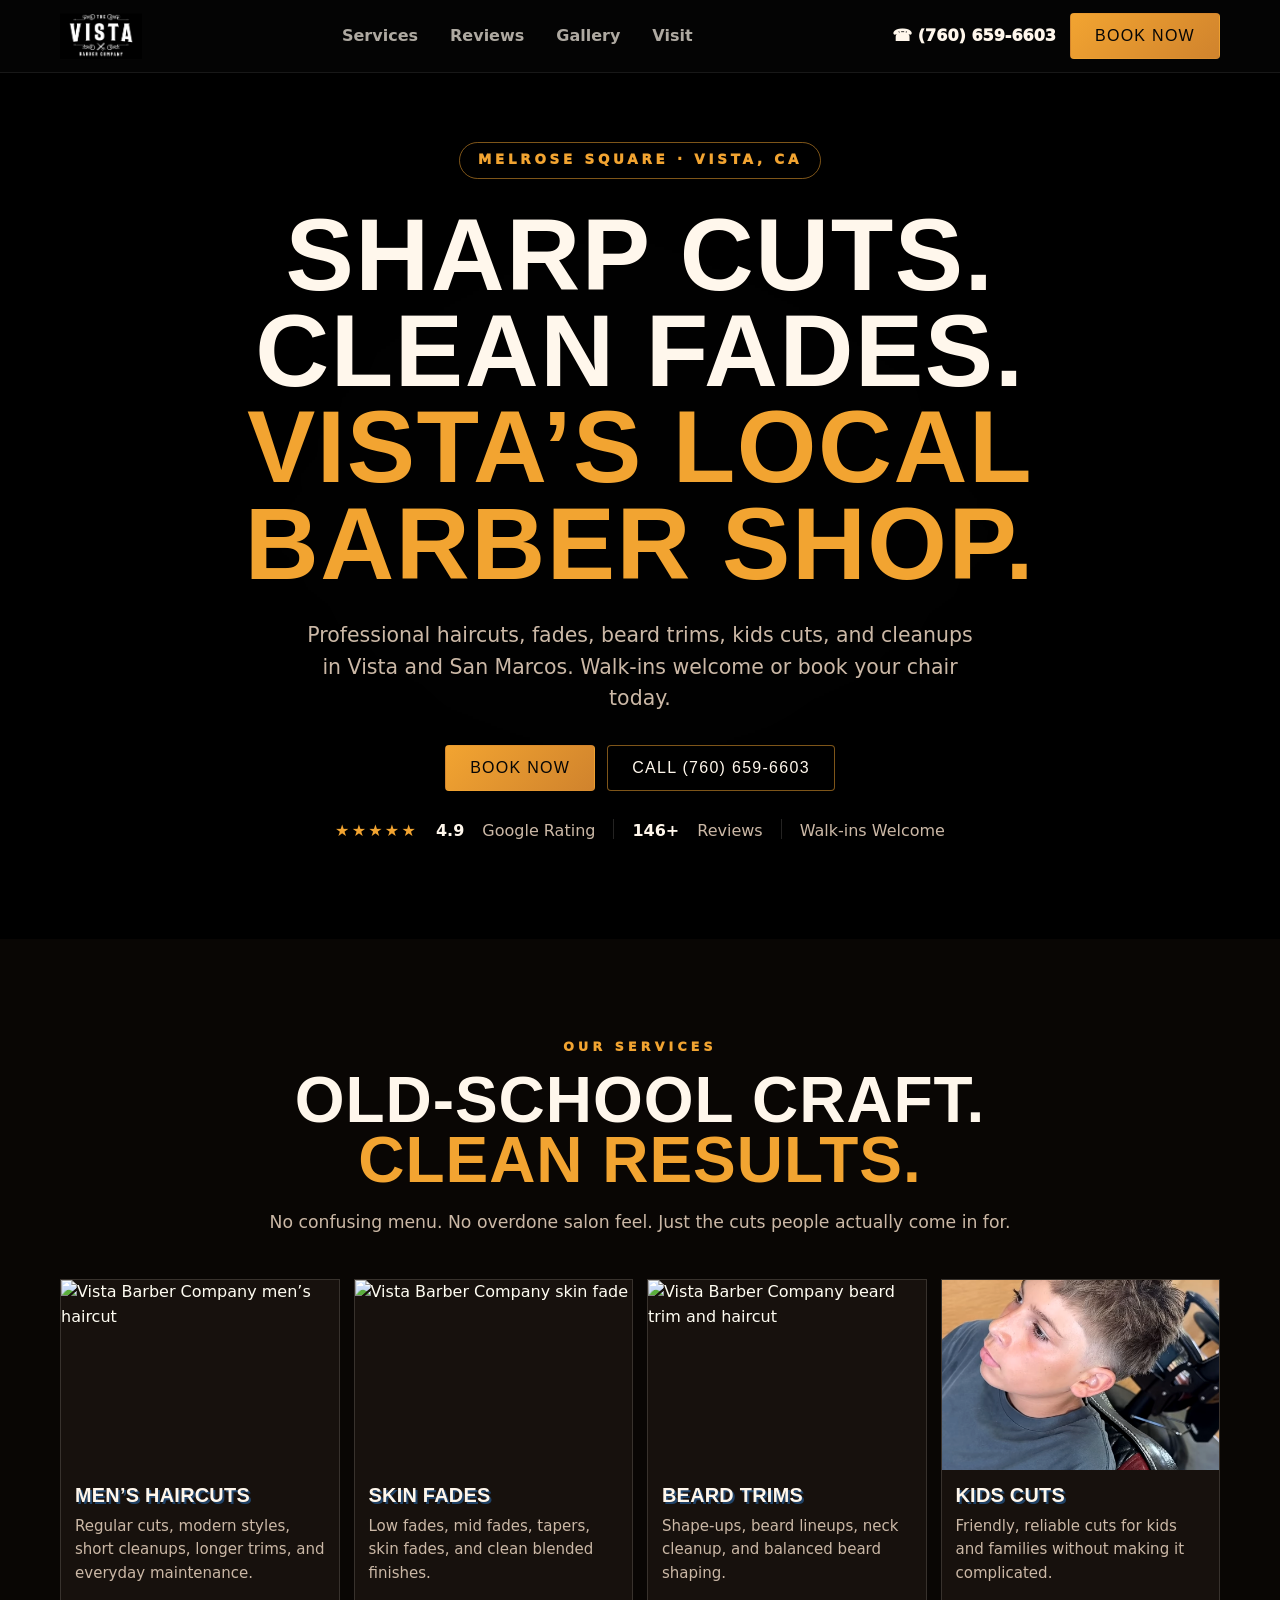
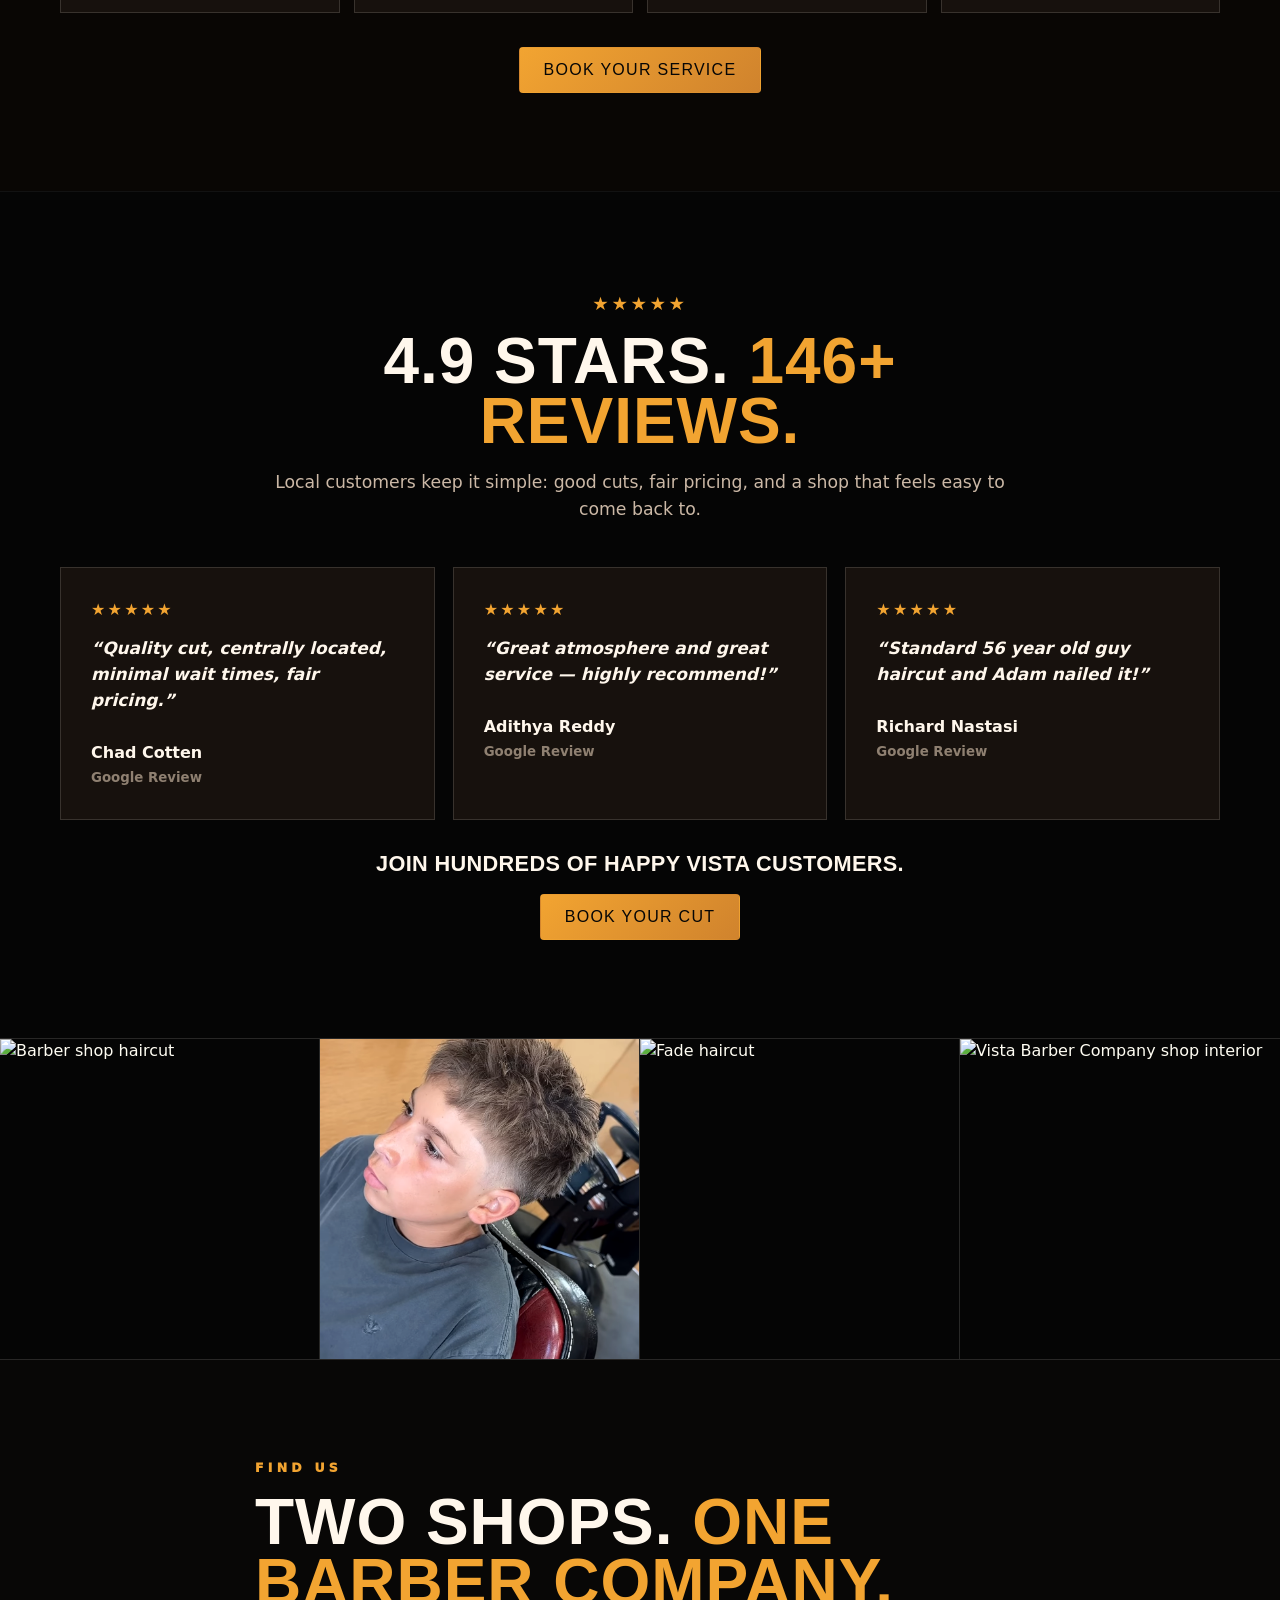
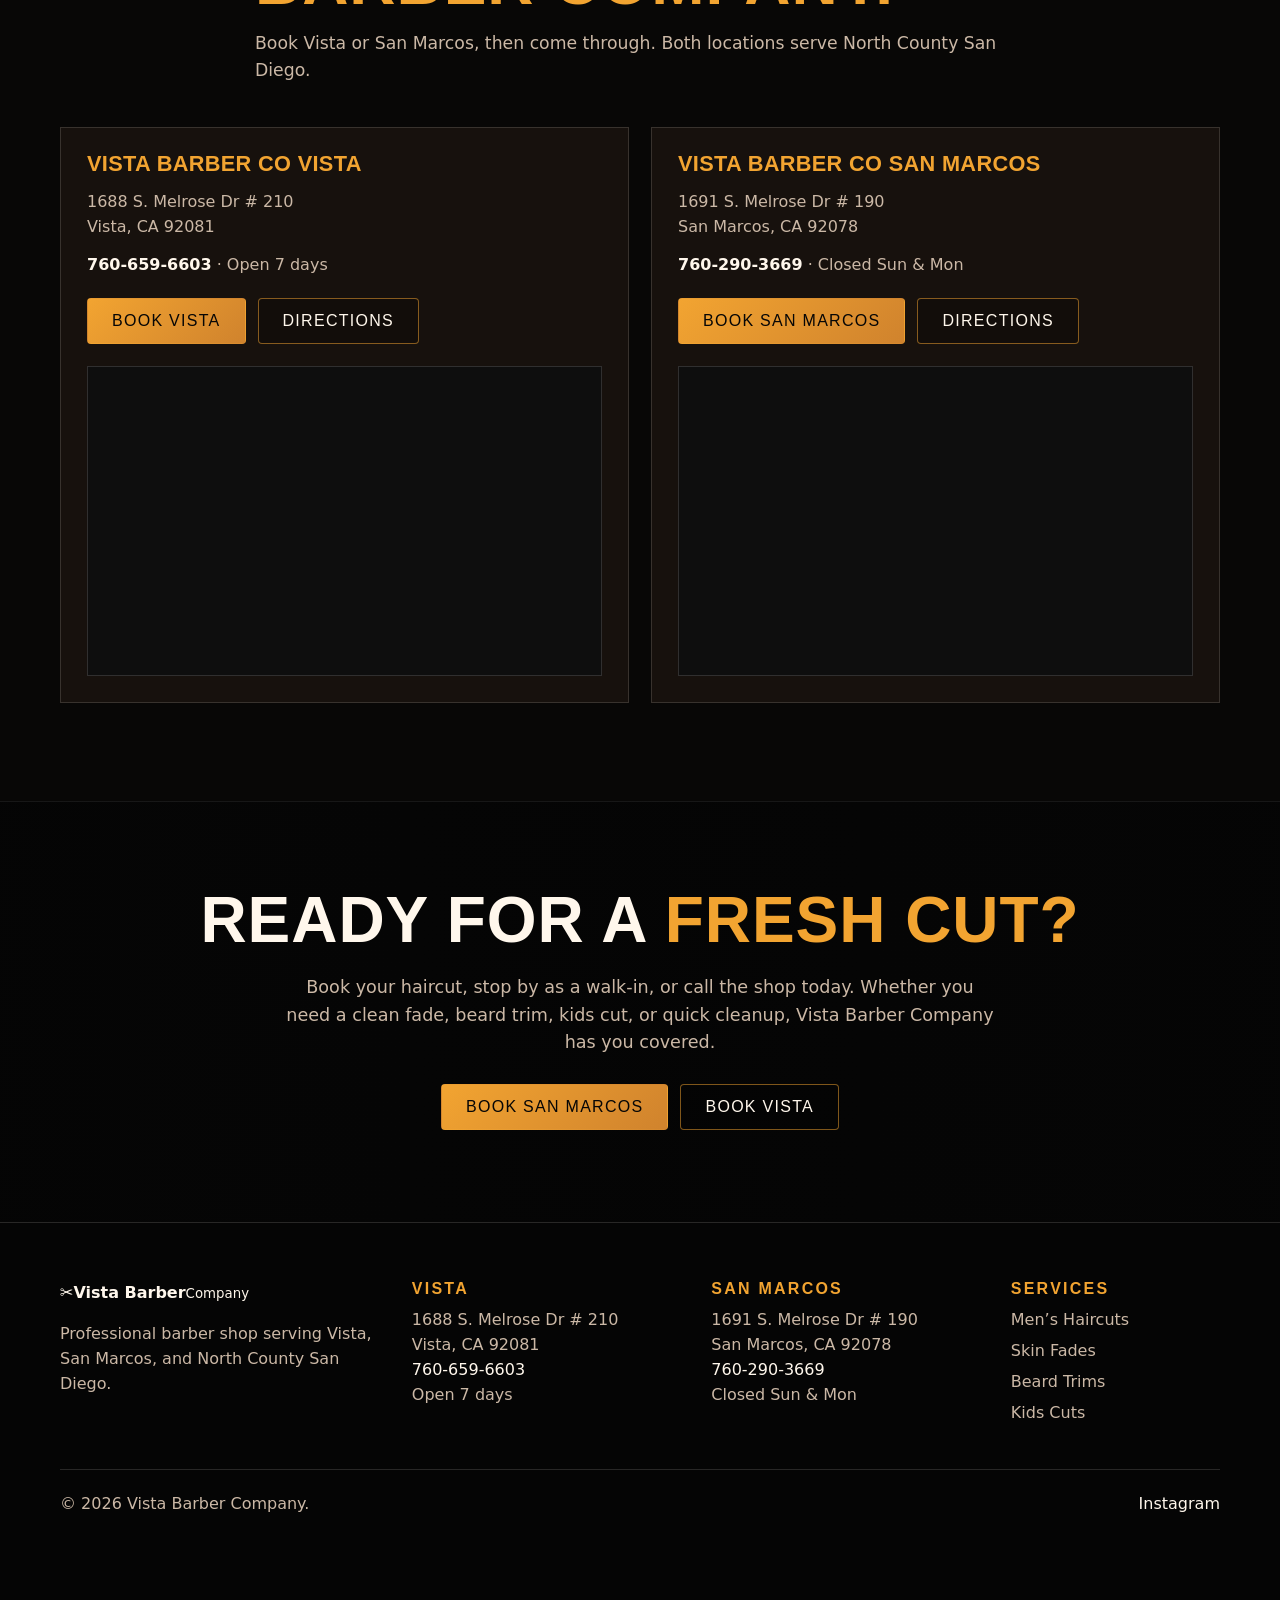
==== vista-barber-company-site/index.html @ b353a471 "Add files via upload" ====
<!doctype html>
<html lang="en">
<head>
  <meta charset="utf-8" />
  <meta name="viewport" content="width=device-width, initial-scale=1" />
  <title>Vista Barber Company | Vista & San Marcos Barber Shop</title>
  <meta name="description" content="Vista Barber Company is a local barber shop with locations in Vista and San Marcos, CA. Book men’s haircuts, skin fades, beard trims, and kids cuts." />
  <meta name="keywords" content="Vista barber shop, barber shop in Vista CA, men’s haircut Vista CA, fades Vista CA, beard trim Vista CA, kids haircut Vista CA, San Marcos barber shop, North County San Diego barber" />
  <meta property="og:title" content="Vista Barber Company | Sharp Cuts. Clean Fades." />
  <meta property="og:description" content="Local barber shop serving Vista, San Marcos, and North County San Diego." />
  <meta property="og:type" content="website" />
  <meta name="theme-color" content="#050505" />
  <link rel="icon" href="assets/favicon.svg" type="image/svg+xml" />
  <link rel="preconnect" href="https://images.unsplash.com" />
  <link rel="stylesheet" href="styles.css" />
  <script type="application/ld+json">
  {
    "@context": "https://schema.org",
    "@graph": [
      {
        "@type": "Barbershop",
        "name": "Vista Barber Company - Vista",
        "telephone": "+17606596603",
        "priceRange": "$$",
        "address": {
          "@type": "PostalAddress",
          "streetAddress": "1688 S Melrose Dr #210",
          "addressLocality": "Vista",
          "addressRegion": "CA",
          "postalCode": "92081",
          "addressCountry": "US"
        },
        "openingHours": "Mo-Su",
        "aggregateRating": { "@type": "AggregateRating", "ratingValue": "4.9", "reviewCount": "146" },
        "areaServed": ["Vista", "Shadowridge", "San Marcos", "Carlsbad", "La Costa", "North County San Diego"],
        "sameAs": ["https://www.instagram.com/vistabarberco/"]
      },
      {
        "@type": "Barbershop",
        "name": "Vista Barber Company - San Marcos",
        "telephone": "+17602903669",
        "priceRange": "$$",
        "address": {
          "@type": "PostalAddress",
          "streetAddress": "1691 S Melrose Dr #190",
          "addressLocality": "San Marcos",
          "addressRegion": "CA",
          "postalCode": "92078",
          "addressCountry": "US"
        },
        "openingHours": ["Tu-Sa"],
        "areaServed": ["San Marcos", "Vista", "Carlsbad", "La Costa", "North County San Diego"],
        "sameAs": ["https://www.instagram.com/vistabarberco/"]
      }
    ]
  }
  </script>
</head>
<body>
  <a class="skip-link" href="#main">Skip to content</a>

  <header class="site-header" data-header>
    <div class="container nav-wrap">
      <a class="brand" href="#top" aria-label="Vista Barber Company home">
        <img class="brand-logo" src="assets/vista-barber-logo.png" alt="Vista Barber Company" />
      </a>

      <nav class="desktop-nav" aria-label="Primary navigation">
        <a href="#services">Services</a>
        <a href="#reviews">Reviews</a>
        <a href="#gallery">Gallery</a>
        <a href="#visit">Visit</a>
      </nav>

      <div class="header-actions">
        <a class="phone-link" href="tel:+17606596603">☎ <span>(760) 659-6603</span></a>
        <button class="btn btn-gold" type="button" data-open-booking-modal>Book Now</button>
      </div>
    </div>
  </header>

  <main id="main">
    <section class="hero" id="top">
      <div class="hero-bg" aria-hidden="true"></div>
      <div class="container hero-inner">
        <p class="location-pill">Melrose Square · Vista, CA</p>
        <h1>Sharp Cuts.<br>Clean Fades.<br><span>Vista’s Local Barber Shop.</span></h1>
        <p class="hero-lead">Professional haircuts, fades, beard trims, kids cuts, and cleanups in Vista and San Marcos. Walk-ins welcome or book your chair today.</p>
        <div class="hero-actions">
          <button class="btn btn-gold" type="button" data-open-booking-modal>Book Now</button>
          <a class="btn btn-outline" href="tel:+17606596603">Call (760) 659-6603</a>
        </div>
        <div class="hero-proof" aria-label="Shop highlights">
          <span class="stars">★★★★★</span>
          <strong>4.9</strong> Google Rating
          <i></i>
          <strong>146+</strong> Reviews
          <i></i>
          Walk-ins Welcome
        </div>
      </div>
    </section>

    <section class="section services-section" id="services">
      <div class="container section-heading center">
        <p class="eyebrow">Our Services</p>
        <h2>Old-School Craft. <span>Clean Results.</span></h2>
        <p>No confusing menu. No overdone salon feel. Just the cuts people actually come in for.</p>
      </div>

      <div class="container service-grid" aria-label="Vista Barber Company services">
        <article class="service-card">
          <img src="https://scontent-den2-1.cdninstagram.com/v/t51.82787-15/682261853_18171553057408845_4742558384825488376_n.jpg?_nc_cat=106&_nc_gid=7mTRu-JsDm1gfUN5oT6_vQ&_nc_ht=scontent-den2-1.cdninstagram.com&_nc_oc=Adogw8K_VXlQqAqRf71rEKsOygmyyLl7fKF0lO8RXEhGcaJbzd_ML_fyWzrO4htdzW8&_nc_ohc=TnrI4yBARZAQ7kNvwHRr0VY&_nc_sid=18de74&_nc_tpa=Q5bMBQHU-XGUqs3vzBksx3t_ezwjWfIjCPgFLg2at9s2vvk1lemLkVj4ilgC3aMdjFplhRRdnkhTXPVX&_nc_zt=23&ccb=7-5&edm=ANo9K5cEAAAA&efg=eyJlZmdfdGFnIjoiRkVFRC5iZXN0X2ltYWdlX3VybGdlbi5DMyJ9&oe=6A562BE0&oh=00_AQCzcFvbF02s6KNeNIBiNflN4kYrrv_Up56azhdBnSLoDA&stp=dst-jpg_e35_tt6" alt="Vista Barber Company men’s haircut" />
          <div class="service-copy">
            <h3>Men’s Haircuts</h3>
            <p>Regular cuts, modern styles, short cleanups, longer trims, and everyday maintenance.</p>
          </div>
        </article>

        <article class="service-card">
          <img src="https://scontent-den2-1.cdninstagram.com/v/t51.75761-15/473722617_18125324218408845_8269202098900397513_n.jpg?_nc_cat=107&_nc_gid=7mTRu-JsDm1gfUN5oT6_vQ&_nc_ht=scontent-den2-1.cdninstagram.com&_nc_oc=AdpFZnQSLhn6G41sdQniLqnkS7-9YA-3pKCOOFr9kvRyCLa_thbOdXUJij6ovnjoTZc&_nc_ohc=VDFEZcKr1ZgQ7kNvwF0EB_z&_nc_sid=18de74&_nc_tpa=Q5bMBQFjGFAV3Kh_E0BP8k5cYbBATnmmQOC-u57oRVUaFkauiRq6Fgt4GSgbvIqF99g0vjVpcOOumif-&_nc_zt=23&ccb=7-5&edm=ANo9K5cEAAAA&efg=eyJlZmdfdGFnIjoiRkVFRC5iZXN0X2ltYWdlX3VybGdlbi5DMyJ9&oe=6A561D0B&oh=00_AQApIxcvzyTFdKra3pbZLJawX0E7iRiljoUxmfGDHXRrVQ&stp=dst-jpg_e35_tt6" alt="Vista Barber Company skin fade" />
          <div class="service-copy">
            <h3>Skin Fades</h3>
            <p>Low fades, mid fades, tapers, skin fades, and clean blended finishes.</p>
          </div>
        </article>

        <article class="service-card">
          <img src="https://scontent-den2-1.cdninstagram.com/v/t51.82787-15/685406668_18171759823408845_9194775062694527569_n.jpg?_nc_cat=110&_nc_gid=7mTRu-JsDm1gfUN5oT6_vQ&_nc_ht=scontent-den2-1.cdninstagram.com&_nc_oc=AdpnqzDBLFhBsRcHqyIFdcGouRykorFEvfvTG2qYhWSEHaRLIPQJGBEpmnhFHy1nsxk&_nc_ohc=UQlYPcMh5V0Q7kNvwFfOAS8&_nc_sid=18de74&_nc_tpa=Q5bMBQG5F9-12gyVvGW_84MfogoQqEXX7272m1aReSmu_Ei44k7Al3CmS6fuVoYfANiwU6jR_JNmuePv&_nc_zt=23&ccb=7-5&edm=ANo9K5cEAAAA&efg=eyJlZmdfdGFnIjoiRkVFRC5iZXN0X2ltYWdlX3VybGdlbi5DMyJ9&oe=6A561A70&oh=00_AQATaFKfIbUm-eNd80VvttuEo-EGG7EeyHNFZQosJV5Wzg&stp=dst-jpg_e35_tt6" alt="Vista Barber Company beard trim and haircut" />
          <div class="service-copy">
            <h3>Beard Trims</h3>
            <p>Shape-ups, beard lineups, neck cleanup, and balanced beard shaping.</p>
          </div>
        </article>

        <article class="service-card">
          <img src="assets/kids-cut.png" alt="Kids haircut at Vista Barber Company" />
          <div class="service-copy">
            <h3>Kids Cuts</h3>
            <p>Friendly, reliable cuts for kids and families without making it complicated.</p>
          </div>
        </article>
      </div>

      <div class="container center-actions">
        <button class="btn btn-gold" type="button" data-open-booking-modal>Book Your Service</button>
      </div>
    </section>

    <section class="section reviews-section" id="reviews">
      <div class="container section-heading center">
        <p class="stars big">★★★★★</p>
        <h2>4.9 Stars. <span>146+ Reviews.</span></h2>
        <p>Local customers keep it simple: good cuts, fair pricing, and a shop that feels easy to come back to.</p>
      </div>

      <div class="container review-grid">
        <figure>
          <p class="stars">★★★★★</p>
          <blockquote>“Quality cut, centrally located, minimal wait times, fair pricing.”</blockquote>
          <figcaption><b>Chad Cotten</b><small>Google Review</small></figcaption>
        </figure>
        <figure>
          <p class="stars">★★★★★</p>
          <blockquote>“Great atmosphere and great service — highly recommend!”</blockquote>
          <figcaption><b>Adithya Reddy</b><small>Google Review</small></figcaption>
        </figure>
        <figure>
          <p class="stars">★★★★★</p>
          <blockquote>“Standard 56 year old guy haircut and Adam nailed it!”</blockquote>
          <figcaption><b>Richard Nastasi</b><small>Google Review</small></figcaption>
        </figure>
      </div>

      <div class="container review-cta">
        <h3>Join hundreds of happy Vista customers.</h3>
        <button class="btn btn-gold" type="button" data-open-booking-modal>Book Your Cut</button>
      </div>
    </section>

    <section class="photo-strip" id="gallery" aria-label="Vista Barber Company photos">
      <img src="https://scontent-den2-1.cdninstagram.com/v/t51.82787-15/610762293_18159640309408845_1596135663061004888_n.jpg?_nc_cat=101&_nc_gid=7mTRu-JsDm1gfUN5oT6_vQ&_nc_ht=scontent-den2-1.cdninstagram.com&_nc_oc=AdpJh1O5xUFU-nZm3qiigB0gWelmx0KVsoHKv8GyG5_STUVnKmDMBv1rGE2yYZMD-UQ&_nc_ohc=nHQ2h8zE6xkQ7kNvwEDcY-V&_nc_sid=18de74&_nc_tpa=Q5bMBQEsAzgqxSTrrOAiFFiwexpZ2rEpcmFoCjhm4pQqlioeFdPoGZaVKxy4BW8wmtl22gcqdxUjop1g&_nc_zt=23&ccb=7-5&edm=ANo9K5cEAAAA&efg=eyJlZmdfdGFnIjoiQ0FST1VYRUxfSVRFTS5iZXN0X2ltYWdlX3VybGdlbi5DMyJ9&oe=6A564AE1&oh=00_AQA-JbFSrIXOdO1nPEV29vVRFjtgFLDvf0uOETPQY3pPBQ&stp=dst-jpg_e35_tt6" alt="Barber shop haircut" />
      <img src="assets/kids-cut.png" alt="Kids haircut" />
      <img src="https://scontent-den2-1.cdninstagram.com/v/t51.82787-15/589059685_18157422505408845_4858985611706792796_n.jpg?_nc_cat=108&_nc_gid=7mTRu-JsDm1gfUN5oT6_vQ&_nc_ht=scontent-den2-1.cdninstagram.com&_nc_oc=AdrQ7J03SBem9F3lD8W4GFO0uM0qHY-dx-zUiF5I75A8jwdQi2b7yYB1yCy-1A0YdEk&_nc_ohc=M-x0poW7AM8Q7kNvwGnaLP_&_nc_sid=18de74&_nc_tpa=Q5bMBQHvEGdDeDI_9xqhsQ7zjOfxHI7LH4fBGOeCCz_WZhxpwNIse6jOq7t_qTQjXYMtFqaEvY9P-xXl&_nc_zt=23&ccb=7-5&edm=ANo9K5cEAAAA&efg=eyJlZmdfdGFnIjoiRkVFRC5iZXN0X2ltYWdlX3VybGdlbi5DMyJ9&oe=6A56407E&oh=00_AQCByXF3xXyCYCrmRDy9ODBs_3roeinVcVfFKTB6bIuREw&stp=dst-jpg_e35_tt6" alt="Fade haircut" />
      <img src="https://scontent-den2-1.cdninstagram.com/v/t39.30808-6/422886403_18088977730408845_107180525486621525_n.jpg?_nc_cat=103&_nc_gid=7mTRu-JsDm1gfUN5oT6_vQ&_nc_ht=scontent-den2-1.cdninstagram.com&_nc_oc=AdoRI1JQNJWU33JjKjy_ux5b4-GWPI4l4jlQ4ouzuW9LkS777k7rQFigMlususvU-Po&_nc_ohc=UtJwqgbuU3kQ7kNvwEry9nq&_nc_sid=18de74&_nc_tpa=Q5bMBQGg5qraAKbsMXAMlmf2e2R-W2g26m1esUXUr7QxJd3hfH0zzAash2CvE69Hk8doMS3lDbXqqWIA&_nc_zt=23&ccb=7-5&edm=ANo9K5cEAAAA&efg=eyJlZmdfdGFnIjoiRkVFRC5iZXN0X2ltYWdlX3VybGdlbi5DMyJ9&oe=6A562C4D&oh=00_AQCRX9REOEIAPT1yrTPgnb715P4ac7qX5pTrPofHObmrwg&stp=dst-jpg_e35_tt6" alt="Vista Barber Company shop interior" />
    </section>

    <section class="section visit-section" id="visit">
      <div class="container section-heading">
        <p class="eyebrow">Find Us</p>
        <h2>Two Shops. <span>One Barber Company.</span></h2>
        <p>Book Vista or San Marcos, then come through. Both locations serve North County San Diego.</p>
      </div>

      <div class="container location-grid">
        <article class="location-card">
          <h3>Vista Barber Co Vista</h3>
          <p>1688 S. Melrose Dr # 210<br>Vista, CA 92081</p>
          <p><a href="tel:+17606596603">760-659-6603</a> · Open 7 days</p>
          <div class="location-actions">
            <a class="btn btn-gold" href="https://app.acuityscheduling.com/schedule/9c201f82" target="_blank" rel="noopener">Book Vista</a>
            <a class="btn btn-outline" href="https://www.google.com/maps/dir/?api=1&destination=1688%20S.%20Melrose%20Dr%20%23210%20Vista%2C%20CA%2092081" target="_blank" rel="noopener">Directions</a>
          </div>
          <iframe title="Map to Vista Barber Co Vista" loading="lazy" referrerpolicy="no-referrer-when-downgrade" src="https://www.google.com/maps?q=1688%20S.%20Melrose%20Dr%20%23210%20Vista%2C%20CA%2092081&output=embed"></iframe>
        </article>

        <article class="location-card">
          <h3>Vista Barber Co San Marcos</h3>
          <p>1691 S. Melrose Dr # 190<br>San Marcos, CA 92078</p>
          <p><a href="tel:+17602903669">760-290-3669</a> · Closed Sun & Mon</p>
          <div class="location-actions">
            <a class="btn btn-gold" href="https://app.acuityscheduling.com/schedule/b0204b31" target="_blank" rel="noopener">Book San Marcos</a>
            <a class="btn btn-outline" href="https://www.google.com/maps/dir/?api=1&destination=1691%20S.%20Melrose%20Dr%20%23190%20San%20Marcos%2C%20CA%2092078" target="_blank" rel="noopener">Directions</a>
          </div>
          <iframe title="Map to Vista Barber Co San Marcos" loading="lazy" referrerpolicy="no-referrer-when-downgrade" src="https://www.google.com/maps?q=1691%20S.%20Melrose%20Dr%20%23190%20San%20Marcos%2C%20CA%2092078&output=embed"></iframe>
        </article>
      </div>
    </section>

    <section class="final-section">
      <div class="container final-inner">
        <h2>Ready for a <span>Fresh Cut?</span></h2>
        <p>Book your haircut, stop by as a walk-in, or call the shop today. Whether you need a clean fade, beard trim, kids cut, or quick cleanup, Vista Barber Company has you covered.</p>
        <div class="final-actions">
          <a class="btn btn-gold" href="https://app.acuityscheduling.com/schedule/b0204b31" target="_blank" rel="noopener">Book San Marcos</a>
          <a class="btn btn-outline" href="https://app.acuityscheduling.com/schedule/9c201f82" target="_blank" rel="noopener">Book Vista</a>
        </div>
      </div>
    </section>
  </main>

  <footer class="site-footer">
    <div class="container footer-grid">
      <div>
        <a class="brand footer-brand" href="#top" aria-label="Vista Barber Company home">
          <span class="brand-mark" aria-hidden="true">✂</span>
          <span class="brand-copy"><b>Vista Barber</b><small>Company</small></span>
        </a>
        <p>Professional barber shop serving Vista, San Marcos, and North County San Diego.</p>
      </div>
      <div>
        <h3>Vista</h3>
        <p>1688 S. Melrose Dr # 210<br>Vista, CA 92081<br><a href="tel:+17606596603">760-659-6603</a><br>Open 7 days</p>
      </div>
      <div>
        <h3>San Marcos</h3>
        <p>1691 S. Melrose Dr # 190<br>San Marcos, CA 92078<br><a href="tel:+17602903669">760-290-3669</a><br>Closed Sun & Mon</p>
      </div>
      <div>
        <h3>Services</h3>
        <ul>
          <li>Men’s Haircuts</li>
          <li>Skin Fades</li>
          <li>Beard Trims</li>
          <li>Kids Cuts</li>
        </ul>
      </div>
    </div>
    <div class="container footer-bottom">
      <p>© <span id="year"></span> Vista Barber Company.</p>
      <a href="https://www.instagram.com/vistabarberco/" target="_blank" rel="noopener">Instagram</a>
    </div>
  </footer>

  <nav class="mobile-sticky" aria-label="Mobile quick actions">
    <button type="button" data-open-booking-modal>Book</button>
    <a href="tel:+17606596603">Call</a>
    <a href="#visit">Locations</a>
  </nav>

  <div class="booking-modal" data-booking-modal aria-hidden="true">
    <div class="modal-backdrop" data-close-booking-modal></div>
    <section class="modal-card" role="dialog" aria-modal="true" aria-labelledby="booking-title" tabindex="-1">
      <button class="modal-close" type="button" aria-label="Close booking options" data-close-booking-modal>×</button>
      <p class="eyebrow">Choose Location</p>
      <h2 id="booking-title">Book Vista Barber Co</h2>
      <div class="modal-locations">
        <article>
          <h3>Vista Barber Co Vista</h3>
          <p>1688 S. Melrose Dr # 210<br>Vista, CA 92081</p>
          <p><a href="tel:+17606596603">760-659-6603</a> &nbsp; Open 7 days</p>
          <a class="btn btn-gold full" href="https://app.acuityscheduling.com/schedule/9c201f82" target="_blank" rel="noopener">Book Vista</a>
        </article>
        <article>
          <h3>Vista Barber Co San Marcos</h3>
          <p>1691 S. Melrose Dr # 190<br>San Marcos, CA 92078</p>
          <p><a href="tel:+17602903669">760-290-3669</a> &nbsp; Closed Sun & Mon</p>
          <a class="btn btn-gold full" href="https://app.acuityscheduling.com/schedule/b0204b31" target="_blank" rel="noopener">Book San Marcos</a>
        </article>
      </div>
    </section>
  </div>

  <script src="script.js" defer></script>
</body>
</html>
---- vista-barber-company-site/styles.css ----
:root {
  --black: #050505;
  --black-2: #0b0a09;
  --panel: #17110d;
  --panel-2: #1e150f;
  --white: #fff7ec;
  --muted: #cbb8a6;
  --muted-2: #8f8071;
  --orange: #f2a431;
  --orange-2: #d0832d;
  --line: rgba(255, 247, 236, .14);
  --line-orange: rgba(242, 164, 49, .52);
  --max: 1160px;
  --header: 72px;
}

* { box-sizing: border-box; }
html { scroll-behavior: smooth; scroll-padding-top: var(--header); }
body {
  margin: 0;
  color: var(--white);
  background: var(--black);
  font-family: Inter, ui-sans-serif, system-ui, -apple-system, BlinkMacSystemFont, "Segoe UI", Arial, sans-serif;
  line-height: 1.55;
  -webkit-font-smoothing: antialiased;
  text-rendering: optimizeLegibility;
}
body.modal-open { overflow: hidden; }
a { color: inherit; text-decoration: none; }
img, iframe { max-width: 100%; }
p { margin: 0; }

.container { width: min(100% - 36px, var(--max)); margin-inline: auto; }
.skip-link {
  position: absolute;
  left: 14px;
  top: 12px;
  z-index: 200;
  padding: 10px 14px;
  background: var(--orange);
  color: #050505;
  transform: translateY(-160%);
}
.skip-link:focus { transform: translateY(0); }

h1, h2, h3 {
  margin: 0;
  font-family: Impact, Haettenschweiler, "Arial Narrow Bold", sans-serif;
  text-transform: uppercase;
  letter-spacing: .015em;
  line-height: .94;
}
h1 { font-size: clamp(3.45rem, 8vw, 6.8rem); text-align: center; }
h1 span, h2 span { color: var(--orange); }
h2 { font-size: clamp(2.4rem, 5vw, 5.25rem); }
h3 { font-size: 1.36rem; }

.site-header {
  position: fixed;
  inset: 0 0 auto 0;
  z-index: 100;
  min-height: var(--header);
  background: rgba(5,5,5,.9);
  border-bottom: 1px solid rgba(255,255,255,.08);
  backdrop-filter: blur(10px);
}
.site-header.is-scrolled { background: rgba(5,5,5,.97); }
.nav-wrap { min-height: var(--header); display: flex; align-items: center; justify-content: space-between; gap: 22px; }
.brand {
  display: inline-flex;
  align-items: center;
  min-width: max-content;
}
.brand-logo {
  display: block;
  width: auto;
  height: 46px;
  max-width: 132px;
  object-fit: contain;
}
.desktop-nav { display: flex; gap: 32px; color: rgba(255,247,236,.68); font-weight: 800; }
.desktop-nav a:hover { color: var(--white); }
.header-actions { display: flex; align-items: center; gap: 14px; }
.phone-link { color: var(--white); font-weight: 950; white-space: nowrap; }

.btn {
  display: inline-flex;
  min-height: 46px;
  align-items: center;
  justify-content: center;
  gap: 8px;
  padding: 13px 24px;
  border: 1px solid transparent;
  border-radius: 4px;
  font-family: Impact, Haettenschweiler, "Arial Narrow Bold", sans-serif;
  font-size: 1rem;
  letter-spacing: .08em;
  line-height: 1;
  text-transform: uppercase;
  cursor: pointer;
  white-space: nowrap;
  transition: transform .18s ease, background .18s ease, border-color .18s ease;
}
.btn:hover { transform: translateY(-2px); }
.btn-gold { background: linear-gradient(135deg, var(--orange), var(--orange-2)); color: #060606; }
.btn-outline { color: var(--white); border-color: var(--line-orange); background: rgba(0,0,0,.18); }
.btn-outline:hover { border-color: var(--orange); background: rgba(242,164,49,.08); }
.full { width: 100%; }

.hero {
  min-height: 790px;
  position: relative;
  display: grid;
  place-items: center;
  padding: calc(var(--header) + 70px) 0 95px;
  overflow: hidden;
}
.hero-bg {
  position: absolute;
  inset: 0;
  z-index: -2;
  background:
    linear-gradient(90deg, rgba(5,5,5,.94), rgba(5,5,5,.7) 48%, rgba(5,5,5,.94)),
    linear-gradient(0deg, rgba(5,5,5,.95), rgba(5,5,5,.28) 42%, rgba(5,5,5,.95)),
    url("https://scontent-den2-1.cdninstagram.com/v/t51.82787-15/685406668_18171759823408845_9194775062694527569_n.jpg?_nc_cat=110&_nc_gid=7mTRu-JsDm1gfUN5oT6_vQ&_nc_ht=scontent-den2-1.cdninstagram.com&_nc_oc=AdpnqzDBLFhBsRcHqyIFdcGouRykorFEvfvTG2qYhWSEHaRLIPQJGBEpmnhFHy1nsxk&_nc_ohc=UQlYPcMh5V0Q7kNvwFfOAS8&_nc_sid=18de74&_nc_tpa=Q5bMBQG5F9-12gyVvGW_84MfogoQqEXX7272m1aReSmu_Ei44k7Al3CmS6fuVoYfANiwU6jR_JNmuePv&_nc_zt=23&ccb=7-5&edm=ANo9K5cEAAAA&efg=eyJlZmdfdGFnIjoiRkVFRC5iZXN0X2ltYWdlX3VybGdlbi5DMyJ9&oe=6A561A70&oh=00_AQATaFKfIbUm-eNd80VvttuEo-EGG7EeyHNFZQosJV5Wzg&stp=dst-jpg_e35_tt6") center 36% / cover;
  filter: saturate(.9) contrast(1.12);
}
.hero-bg::after {
  content: "";
  position: absolute;
  inset: 0;
  background: radial-gradient(circle at center, transparent 0 35%, rgba(0,0,0,.58) 72%);
}
.hero-inner { display: grid; justify-items: center; text-align: center; }
.location-pill {
  margin-bottom: 28px;
  padding: 7px 18px;
  border: 1px solid var(--line-orange);
  color: var(--orange);
  border-radius: 999px;
  font-size: .84rem;
  font-weight: 950;
  text-transform: uppercase;
  letter-spacing: .28em;
}
.hero-lead { max-width: 680px; margin: 28px 0 30px; color: var(--muted); font-size: clamp(1.05rem, 1.7vw, 1.28rem); }
.hero-actions, .final-actions, .center-actions, .location-actions { display: flex; flex-wrap: wrap; justify-content: center; gap: 12px; }
.hero-proof { margin-top: 28px; display: flex; flex-wrap: wrap; justify-content: center; gap: 18px; color: var(--muted); }
.hero-proof strong { color: var(--white); }
.hero-proof i { display: block; width: 1px; height: 20px; background: var(--line); }
.stars { color: var(--orange); letter-spacing: .14em; }

.section { padding: 98px 0; }
.section-heading { max-width: 770px; margin-bottom: 44px; }
.section-heading.center { text-align: center; margin-left: auto; margin-right: auto; }
.section-heading p:not(.eyebrow):not(.stars) { margin-top: 18px; color: var(--muted); font-size: 1.08rem; }
.eyebrow { color: var(--orange); font-size: .78rem; font-weight: 950; text-transform: uppercase; letter-spacing: .34em; margin-bottom: 14px; }
.services-section { background: #090604; }
.service-grid { display: grid; grid-template-columns: repeat(4, minmax(0, 1fr)); gap: 14px; }
.service-card { border: 1px solid var(--line); background: var(--panel); overflow: hidden; min-width: 0; }
.service-card img { width: 100%; height: 190px; display: block; object-fit: cover; filter: saturate(.92) contrast(1.05); }
.service-copy { padding: 16px 14px 18px; min-height: 142px; }
.service-card h3 { margin-bottom: 10px; color: var(--white); text-shadow: 2px 2px 0 rgba(40,110,180,.55); font-size: clamp(1rem, 1.55vw, 1.28rem); }
.service-card p { color: var(--muted); font-size: .94rem; }
.center-actions { margin-top: 34px; }

.reviews-section { background: #050505; border-top: 1px solid rgba(255,255,255,.05); }
.big { font-size: 1.15rem; margin-bottom: 12px; }
.review-grid { display: grid; grid-template-columns: repeat(3, 1fr); gap: 18px; }
.review-grid figure { margin: 0; padding: 30px; border: 1px solid var(--line); background: var(--panel); }
.review-grid blockquote { margin: 12px 0 28px; color: var(--white); font-size: 1.06rem; font-weight: 850; font-style: italic; }
.review-grid figcaption { display: grid; gap: 2px; }
.review-grid small { color: var(--muted-2); font-weight: 800; }
.review-cta { margin-top: 34px; text-align: center; }
.review-cta h3 { margin-bottom: 20px; }

.photo-strip { display: grid; grid-template-columns: repeat(4, 1fr); border-block: 1px solid var(--line); background: #050505; }
.photo-strip img { width: 100%; height: 320px; object-fit: cover; display: block; border-right: 1px solid var(--line); filter: saturate(.9) contrast(1.05); }
.photo-strip img:last-child { border-right: 0; }

.visit-section { background: #080706; }
.location-grid { display: grid; grid-template-columns: repeat(2, 1fr); gap: 22px; }
.location-card { padding: 26px; border: 1px solid var(--line); background: var(--panel); }
.location-card h3 { color: var(--orange); margin-bottom: 15px; }
.location-card p { color: var(--muted); margin-bottom: 14px; }
.location-card a:not(.btn) { color: var(--white); font-weight: 900; }
.location-actions { justify-content: flex-start; margin: 20px 0 22px; }
.location-card iframe { width: 100%; height: 310px; display: block; border: 1px solid var(--line); filter: grayscale(.2) contrast(1.02); background: #101010; }

.final-section {
  padding: 88px 0 92px;
  position: relative;
  text-align: center;
  overflow: hidden;
  background:
    linear-gradient(90deg, rgba(5,5,5,.94), rgba(5,5,5,.72), rgba(5,5,5,.94)),
    url("https://images.unsplash.com/photo-1585747860715-2ba37e788b70?auto=format&fit=crop&w=1800&q=80") center / cover;
  border-top: 1px solid rgba(255,255,255,.07);
}
.final-inner { display: grid; justify-items: center; }
.final-inner p { max-width: 710px; margin: 24px 0 28px; color: var(--muted); font-size: 1.1rem; }

.site-footer { padding: 58px 0 94px; background: #050505; border-top: 1px solid var(--line); }
.footer-grid { display: grid; grid-template-columns: 1.2fr 1fr 1fr .8fr; gap: 38px; }
.footer-brand { margin-bottom: 16px; }
.site-footer h3 { color: var(--orange); font-size: 1rem; letter-spacing: .14em; margin-bottom: 12px; }
.site-footer p, .site-footer li { color: var(--muted); }
.site-footer ul { margin: 0; padding: 0; list-style: none; display: grid; gap: 6px; }
.site-footer a { color: var(--white); }
.footer-bottom { display: flex; justify-content: space-between; gap: 18px; margin-top: 44px; padding-top: 22px; border-top: 1px solid var(--line); color: var(--muted-2); }

.mobile-sticky { display: none; }
.booking-modal { position: fixed; inset: 0; z-index: 300; display: none; align-items: center; justify-content: center; padding: 20px; }
.booking-modal.is-open { display: flex; }
.modal-backdrop { position: absolute; inset: 0; background: rgba(0,0,0,.82); backdrop-filter: blur(5px); }
.modal-card { position: relative; width: min(100%, 780px); max-height: min(90vh, 760px); overflow: auto; padding: 34px; border: 1px solid var(--line-orange); background: #0b0a09; box-shadow: 0 30px 90px rgba(0,0,0,.7); }
.modal-card h2 { font-size: clamp(2rem, 4vw, 3.65rem); margin-bottom: 22px; }
.modal-close { position: absolute; top: 14px; right: 14px; width: 42px; height: 42px; border: 1px solid var(--line); background: transparent; color: var(--white); font-size: 2rem; line-height: 1; cursor: pointer; }
.modal-locations { display: grid; grid-template-columns: repeat(2, 1fr); gap: 16px; }
.modal-locations article { padding: 22px; border: 1px solid var(--line); background: var(--panel); }
.modal-locations h3 { color: var(--orange); margin-bottom: 14px; }
.modal-locations p { color: var(--muted); margin-bottom: 14px; }
.modal-locations a:not(.btn) { color: var(--white); font-weight: 900; }

@media (max-width: 980px) {
  .desktop-nav, .phone-link { display: none; }
  .review-grid, .location-grid { grid-template-columns: 1fr; }
  .photo-strip { grid-template-columns: repeat(2, 1fr); }
  .footer-grid { grid-template-columns: 1fr 1fr; }
}
@media (max-width: 900px) {
  .service-grid { grid-template-columns: repeat(4, minmax(0, 1fr)); gap: 10px; }
  .service-card img { height: 150px; }
  .service-copy { padding: 13px 11px 15px; min-height: 150px; }
  .service-card p { font-size: .88rem; }
}
@media (max-width: 720px) {
  .service-grid { grid-template-columns: repeat(2, 1fr); }
  .service-card img { height: 210px; }
}
@media (max-width: 680px) {
  :root { --header: 64px; }
  .container { width: min(100% - 28px, var(--max)); }
  .brand-logo { height: 40px; max-width: 116px; }
  .header-actions .btn { display: none; }
  .hero { min-height: 690px; padding-bottom: 80px; }
  h1 { font-size: clamp(3.1rem, 16vw, 5.4rem); }
  h2 { font-size: clamp(2.3rem, 12vw, 4.2rem); }
  .hero-actions, .final-actions { width: 100%; }
  .hero-actions .btn, .final-actions .btn { width: 100%; }
  .hero-proof { gap: 10px; font-size: .93rem; }
  .hero-proof i { display: none; }
  .section { padding: 72px 0; }
  .service-grid { grid-template-columns: repeat(2, 1fr); }
  .service-card img { height: 210px; }
  .photo-strip { grid-template-columns: 1fr; }
  .photo-strip img { height: 280px; border-right: 0; border-bottom: 1px solid var(--line); }
  .footer-grid { grid-template-columns: 1fr; }
  .footer-bottom { flex-direction: column; }
  .modal-card { padding: 26px 18px; }
  .modal-locations { grid-template-columns: 1fr; }
  .mobile-sticky {
    position: fixed;
    z-index: 150;
    left: 0;
    right: 0;
    bottom: 0;
    display: grid;
    grid-template-columns: repeat(3, 1fr);
    background: #050505;
    border-top: 1px solid var(--line-orange);
  }
  .mobile-sticky a, .mobile-sticky button {
    min-height: 58px;
    display: grid;
    place-items: center;
    border: 0;
    border-right: 1px solid var(--line);
    background: #050505;
    color: var(--white);
    font: 900 .9rem/1 Inter, system-ui, sans-serif;
    text-transform: uppercase;
    letter-spacing: .08em;
  }
  .mobile-sticky button { background: var(--orange); color: #050505; }
  body { padding-bottom: 58px; }
}

@media (max-width: 460px) {
  .service-grid { grid-template-columns: 1fr; }
  .service-card img { height: 255px; }
}
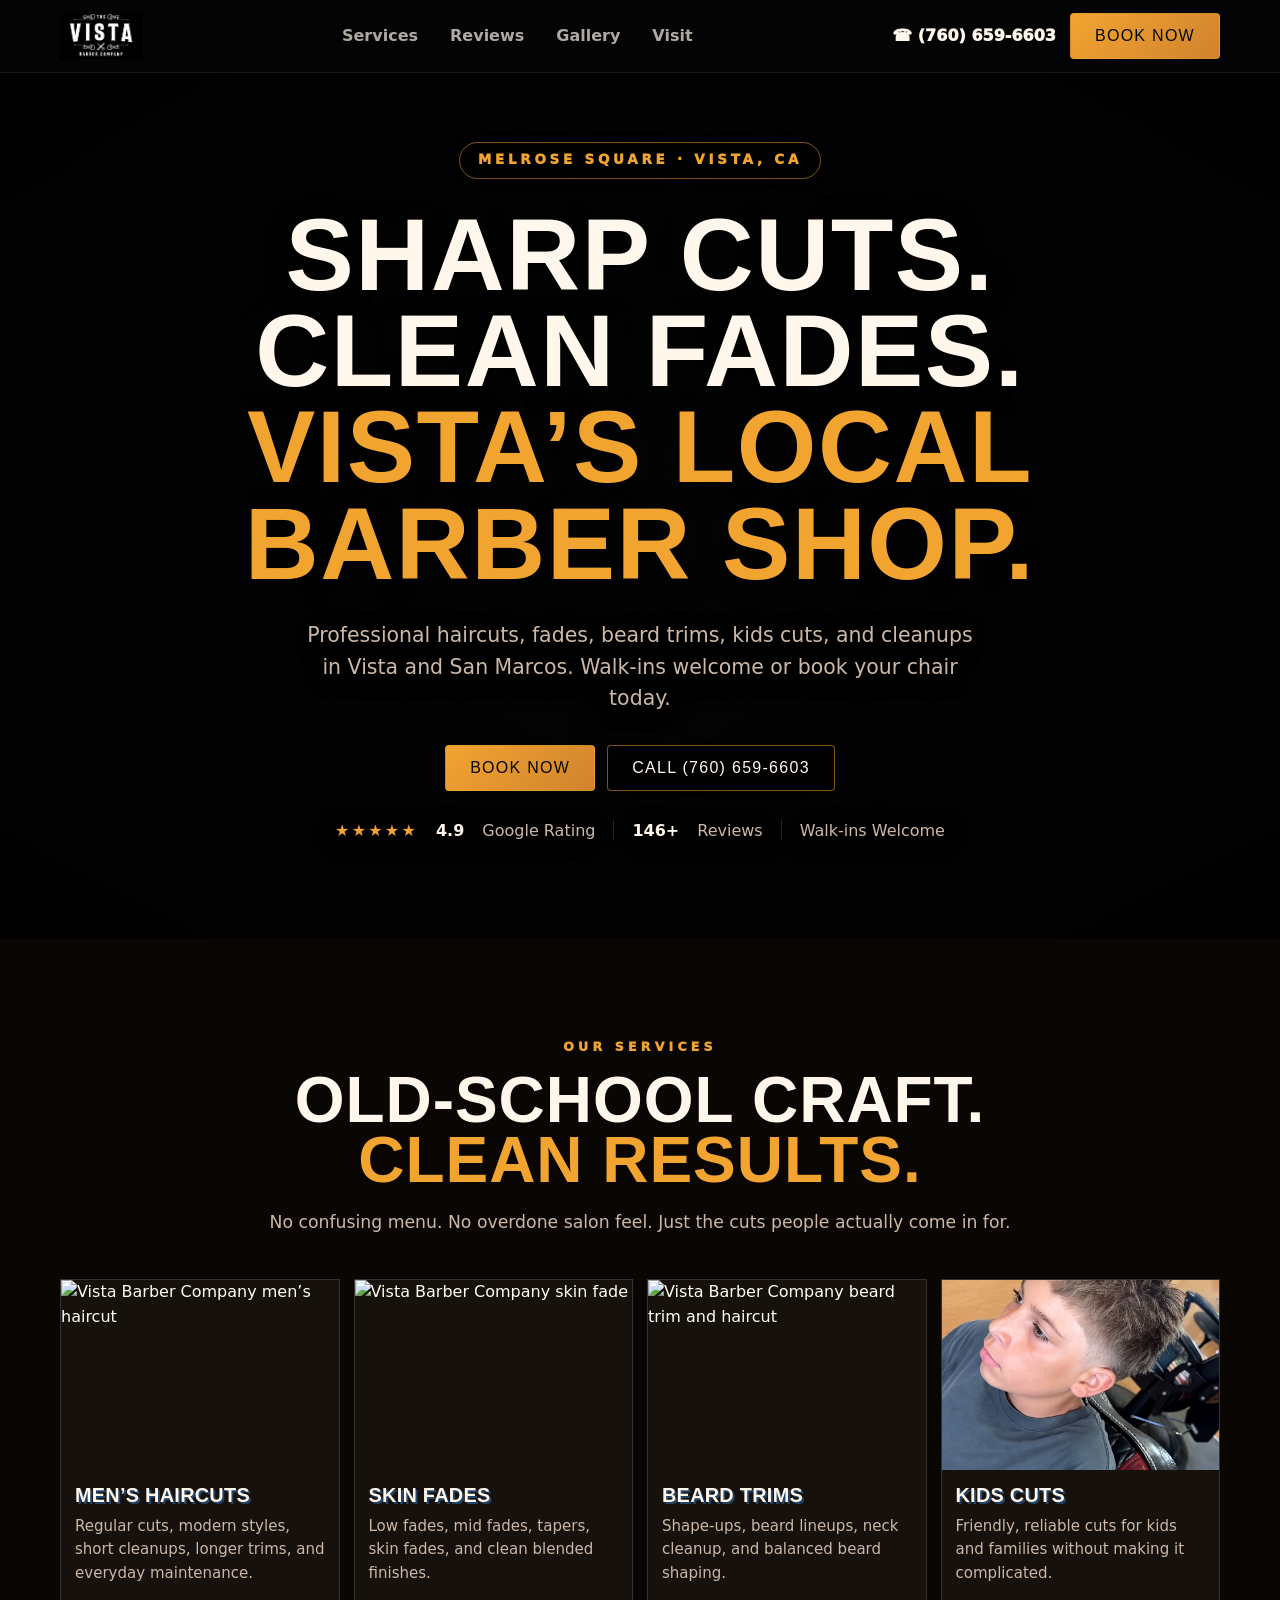
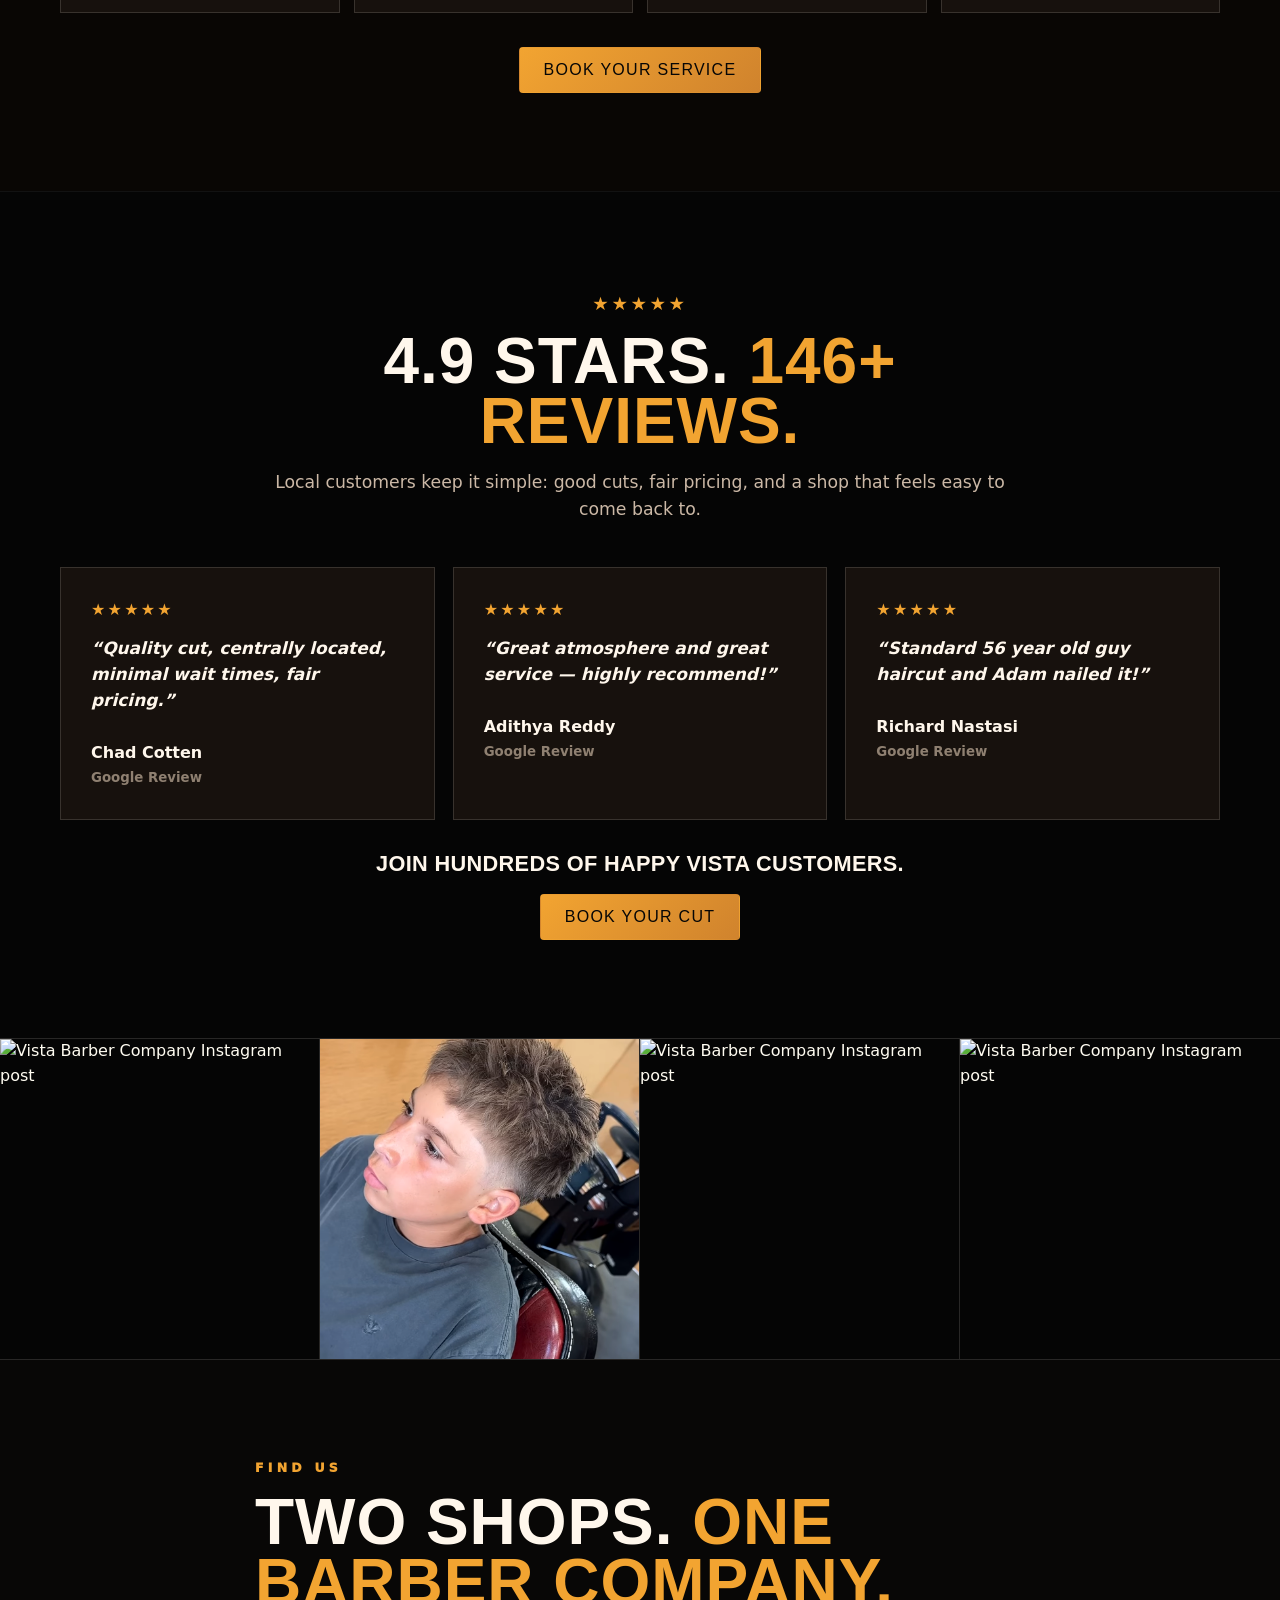
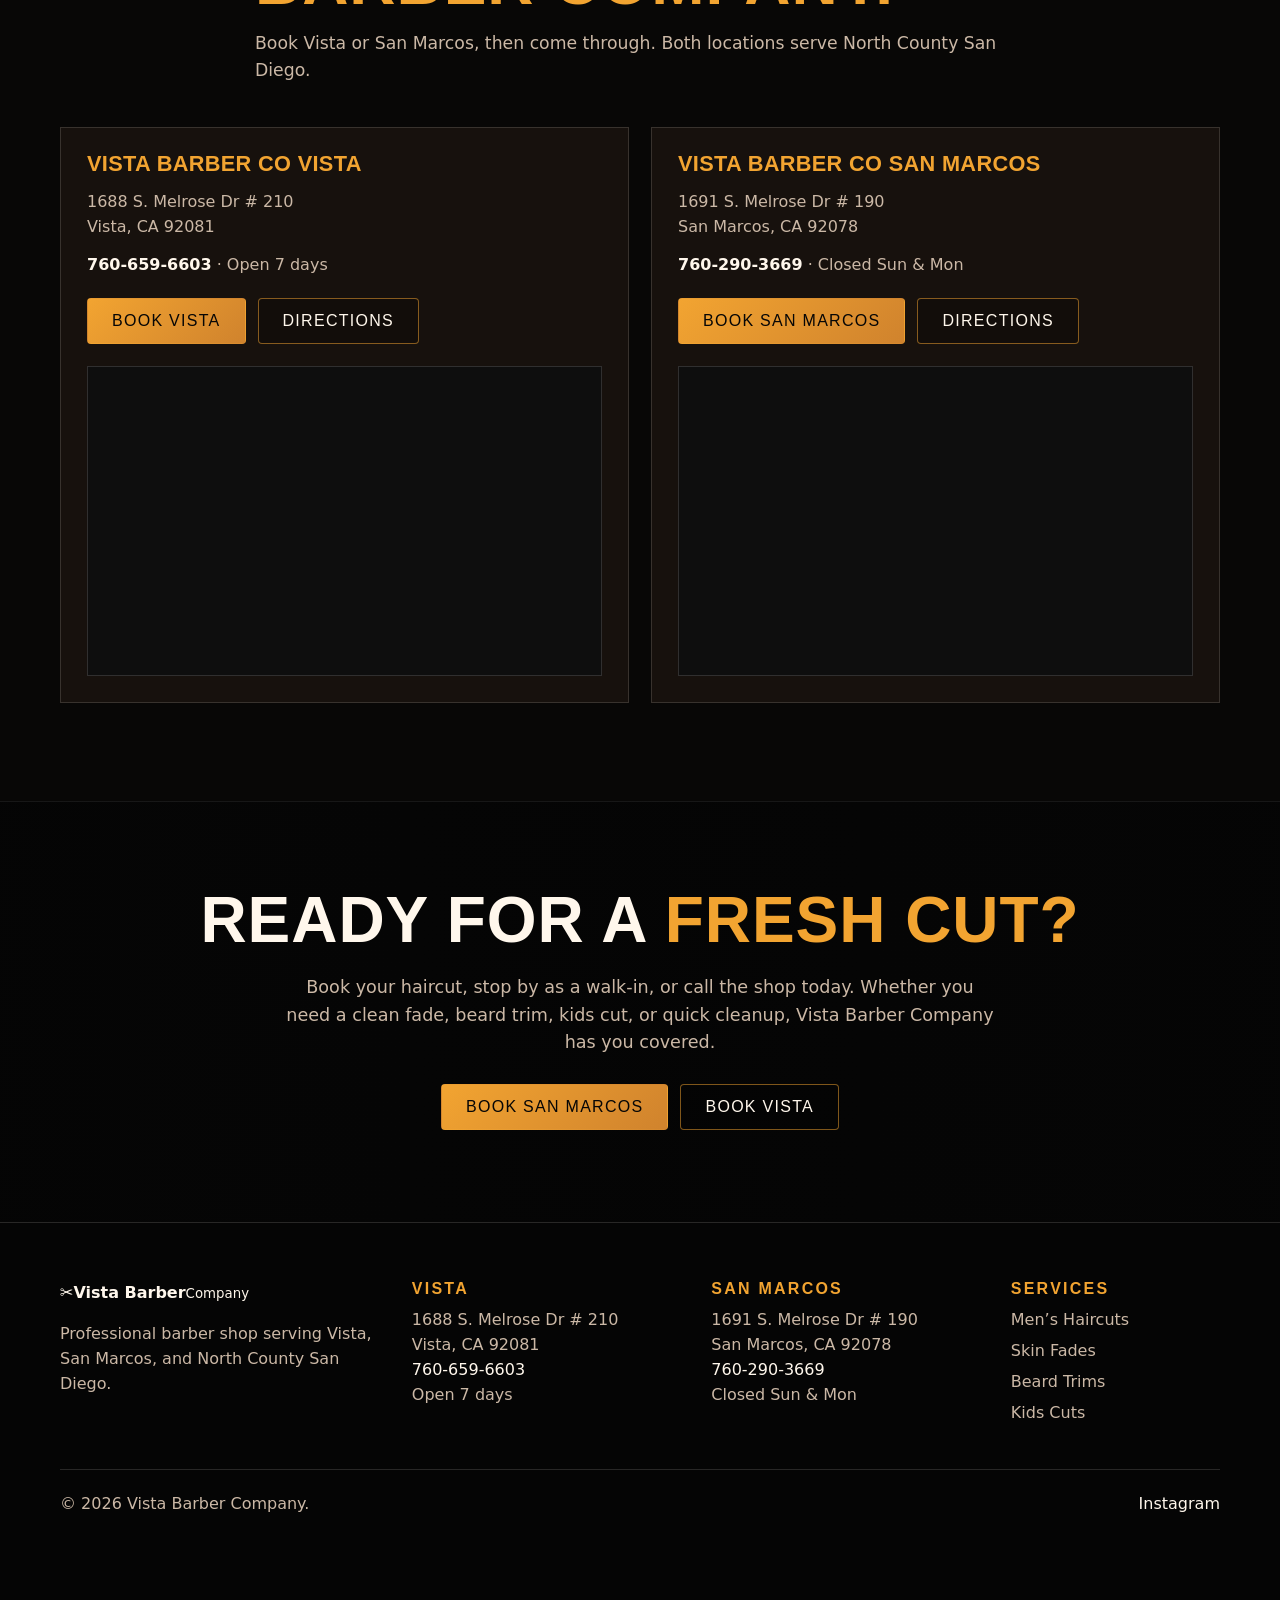
==== commit a0225cc0: "Add files via upload" ====
--- a/vista-barber-company-site/index.html
+++ b/vista-barber-company-site/index.html
@@ -178,11 +178,23 @@
       </div>
     </section>
 
-    <section class="photo-strip" id="gallery" aria-label="Vista Barber Company photos">
-      <img src="https://scontent-den2-1.cdninstagram.com/v/t51.82787-15/610762293_18159640309408845_1596135663061004888_n.jpg?_nc_cat=101&_nc_gid=7mTRu-JsDm1gfUN5oT6_vQ&_nc_ht=scontent-den2-1.cdninstagram.com&_nc_oc=AdpJh1O5xUFU-nZm3qiigB0gWelmx0KVsoHKv8GyG5_STUVnKmDMBv1rGE2yYZMD-UQ&_nc_ohc=nHQ2h8zE6xkQ7kNvwEDcY-V&_nc_sid=18de74&_nc_tpa=Q5bMBQEsAzgqxSTrrOAiFFiwexpZ2rEpcmFoCjhm4pQqlioeFdPoGZaVKxy4BW8wmtl22gcqdxUjop1g&_nc_zt=23&ccb=7-5&edm=ANo9K5cEAAAA&efg=eyJlZmdfdGFnIjoiQ0FST1VYRUxfSVRFTS5iZXN0X2ltYWdlX3VybGdlbi5DMyJ9&oe=6A564AE1&oh=00_AQA-JbFSrIXOdO1nPEV29vVRFjtgFLDvf0uOETPQY3pPBQ&stp=dst-jpg_e35_tt6" alt="Barber shop haircut" />
-      <img src="assets/kids-cut.png" alt="Kids haircut" />
-      <img src="https://scontent-den2-1.cdninstagram.com/v/t51.82787-15/589059685_18157422505408845_4858985611706792796_n.jpg?_nc_cat=108&_nc_gid=7mTRu-JsDm1gfUN5oT6_vQ&_nc_ht=scontent-den2-1.cdninstagram.com&_nc_oc=AdrQ7J03SBem9F3lD8W4GFO0uM0qHY-dx-zUiF5I75A8jwdQi2b7yYB1yCy-1A0YdEk&_nc_ohc=M-x0poW7AM8Q7kNvwGnaLP_&_nc_sid=18de74&_nc_tpa=Q5bMBQHvEGdDeDI_9xqhsQ7zjOfxHI7LH4fBGOeCCz_WZhxpwNIse6jOq7t_qTQjXYMtFqaEvY9P-xXl&_nc_zt=23&ccb=7-5&edm=ANo9K5cEAAAA&efg=eyJlZmdfdGFnIjoiRkVFRC5iZXN0X2ltYWdlX3VybGdlbi5DMyJ9&oe=6A56407E&oh=00_AQCByXF3xXyCYCrmRDy9ODBs_3roeinVcVfFKTB6bIuREw&stp=dst-jpg_e35_tt6" alt="Fade haircut" />
-      <img src="https://scontent-den2-1.cdninstagram.com/v/t39.30808-6/422886403_18088977730408845_107180525486621525_n.jpg?_nc_cat=103&_nc_gid=7mTRu-JsDm1gfUN5oT6_vQ&_nc_ht=scontent-den2-1.cdninstagram.com&_nc_oc=AdoRI1JQNJWU33JjKjy_ux5b4-GWPI4l4jlQ4ouzuW9LkS777k7rQFigMlususvU-Po&_nc_ohc=UtJwqgbuU3kQ7kNvwEry9nq&_nc_sid=18de74&_nc_tpa=Q5bMBQGg5qraAKbsMXAMlmf2e2R-W2g26m1esUXUr7QxJd3hfH0zzAash2CvE69Hk8doMS3lDbXqqWIA&_nc_zt=23&ccb=7-5&edm=ANo9K5cEAAAA&efg=eyJlZmdfdGFnIjoiRkVFRC5iZXN0X2ltYWdlX3VybGdlbi5DMyJ9&oe=6A562C4D&oh=00_AQCRX9REOEIAPT1yrTPgnb715P4ac7qX5pTrPofHObmrwg&stp=dst-jpg_e35_tt6" alt="Vista Barber Company shop interior" />
+    <section class="photo-strip" id="gallery" aria-label="Vista Barber Company Instagram photos">
+      <a class="insta-tile" href="https://www.instagram.com/vistabarberco/" target="_blank" rel="noopener" aria-label="Open Vista Barber Company on Instagram">
+        <img src="https://scontent-den2-1.cdninstagram.com/v/t51.82787-15/610762293_18159640309408845_1596135663061004888_n.jpg?_nc_cat=101&_nc_gid=7mTRu-JsDm1gfUN5oT6_vQ&_nc_ht=scontent-den2-1.cdninstagram.com&_nc_oc=AdpJh1O5xUFU-nZm3qiigB0gWelmx0KVsoHKv8GyG5_STUVnKmDMBv1rGE2yYZMD-UQ&_nc_ohc=nHQ2h8zE6xkQ7kNvwEDcY-V&_nc_sid=18de74&_nc_tpa=Q5bMBQEsAzgqxSTrrOAiFFiwexpZ2rEpcmFoCjhm4pQqlioeFdPoGZaVKxy4BW8wmtl22gcqdxUjop1g&_nc_zt=23&ccb=7-5&edm=ANo9K5cEAAAA&efg=eyJlZmdfdGFnIjoiQ0FST1VYRUxfSVRFTS5iZXN0X2ltYWdlX3VybGdlbi5DMyJ9&oe=6A564AE1&oh=00_AQA-JbFSrIXOdO1nPEV29vVRFjtgFLDvf0uOETPQY3pPBQ&stp=dst-jpg_e35_tt6" alt="Vista Barber Company Instagram post" loading="lazy" />
+        <span class="insta-caption">Fresh cut. Clean finish. Vista Barber Company.</span>
+      </a>
+      <a class="insta-tile" href="https://www.instagram.com/vistabarberco/" target="_blank" rel="noopener" aria-label="Open Vista Barber Company on Instagram">
+        <img src="assets/kids-cut.png" alt="Vista Barber Company Instagram post" loading="lazy" />
+        <span class="insta-caption">Kids cuts done right — clean, easy, family friendly.</span>
+      </a>
+      <a class="insta-tile" href="https://www.instagram.com/vistabarberco/" target="_blank" rel="noopener" aria-label="Open Vista Barber Company on Instagram">
+        <img src="https://scontent-den2-1.cdninstagram.com/v/t51.82787-15/589059685_18157422505408845_4858985611706792796_n.jpg?_nc_cat=108&_nc_gid=7mTRu-JsDm1gfUN5oT6_vQ&_nc_ht=scontent-den2-1.cdninstagram.com&_nc_oc=AdrQ7J03SBem9F3lD8W4GFO0uM0qHY-dx-zUiF5I75A8jwdQi2b7yYB1yCy-1A0YdEk&_nc_ohc=M-x0poW7AM8Q7kNvwGnaLP_&_nc_sid=18de74&_nc_tpa=Q5bMBQHvEGdDeDI_9xqhsQ7zjOfxHI7LH4fBGOeCCz_WZhxpwNIse6jOq7t_qTQjXYMtFqaEvY9P-xXl&_nc_zt=23&ccb=7-5&edm=ANo9K5cEAAAA&efg=eyJlZmdfdGFnIjoiRkVFRC5iZXN0X2ltYWdlX3VybGdlbi5DMyJ9&oe=6A56407E&oh=00_AQCByXF3xXyCYCrmRDy9ODBs_3roeinVcVfFKTB6bIuREw&stp=dst-jpg_e35_tt6" alt="Vista Barber Company Instagram post" loading="lazy" />
+        <span class="insta-caption">Classic style with a sharp, polished finish.</span>
+      </a>
+      <a class="insta-tile" href="https://www.instagram.com/vistabarberco/" target="_blank" rel="noopener" aria-label="Open Vista Barber Company on Instagram">
+        <img src="https://scontent-den2-1.cdninstagram.com/v/t39.30808-6/422886403_18088977730408845_107180525486621525_n.jpg?_nc_cat=103&_nc_gid=7mTRu-JsDm1gfUN5oT6_vQ&_nc_ht=scontent-den2-1.cdninstagram.com&_nc_oc=AdoRI1JQNJWU33JjKjy_ux5b4-GWPI4l4jlQ4ouzuW9LkS777k7rQFigMlususvU-Po&_nc_ohc=UtJwqgbuU3kQ7kNvwEry9nq&_nc_sid=18de74&_nc_tpa=Q5bMBQGg5qraAKbsMXAMlmf2e2R-W2g26m1esUXUr7QxJd3hfH0zzAash2CvE69Hk8doMS3lDbXqqWIA&_nc_zt=23&ccb=7-5&edm=ANo9K5cEAAAA&efg=eyJlZmdfdGFnIjoiRkVFRC5iZXN0X2ltYWdlX3VybGdlbi5DMyJ9&oe=6A562C4D&oh=00_AQCRX9REOEIAPT1yrTPgnb715P4ac7qX5pTrPofHObmrwg&stp=dst-jpg_e35_tt6" alt="Vista Barber Company Instagram post" loading="lazy" />
+        <span class="insta-caption">Two locations: Vista and San Marcos. Book or walk in.</span>
+      </a>
     </section>
 
     <section class="section visit-section" id="visit">
--- a/vista-barber-company-site/styles.css
+++ b/vista-barber-company-site/styles.css
@@ -120,18 +120,18 @@
   inset: 0;
   z-index: -2;
   background:
-    linear-gradient(90deg, rgba(5,5,5,.94), rgba(5,5,5,.7) 48%, rgba(5,5,5,.94)),
-    linear-gradient(0deg, rgba(5,5,5,.95), rgba(5,5,5,.28) 42%, rgba(5,5,5,.95)),
+    linear-gradient(90deg, rgba(5,5,5,.42), rgba(5,5,5,.08) 48%, rgba(5,5,5,.42)),
+    linear-gradient(0deg, rgba(5,5,5,.48), rgba(5,5,5,.06) 46%, rgba(5,5,5,.58)),
     url("https://scontent-den2-1.cdninstagram.com/v/t51.82787-15/685406668_18171759823408845_9194775062694527569_n.jpg?_nc_cat=110&_nc_gid=7mTRu-JsDm1gfUN5oT6_vQ&_nc_ht=scontent-den2-1.cdninstagram.com&_nc_oc=AdpnqzDBLFhBsRcHqyIFdcGouRykorFEvfvTG2qYhWSEHaRLIPQJGBEpmnhFHy1nsxk&_nc_ohc=UQlYPcMh5V0Q7kNvwFfOAS8&_nc_sid=18de74&_nc_tpa=Q5bMBQG5F9-12gyVvGW_84MfogoQqEXX7272m1aReSmu_Ei44k7Al3CmS6fuVoYfANiwU6jR_JNmuePv&_nc_zt=23&ccb=7-5&edm=ANo9K5cEAAAA&efg=eyJlZmdfdGFnIjoiRkVFRC5iZXN0X2ltYWdlX3VybGdlbi5DMyJ9&oe=6A561A70&oh=00_AQATaFKfIbUm-eNd80VvttuEo-EGG7EeyHNFZQosJV5Wzg&stp=dst-jpg_e35_tt6") center 36% / cover;
-  filter: saturate(.9) contrast(1.12);
+  filter: saturate(1.12) contrast(1.06) brightness(1.15);
 }
 .hero-bg::after {
   content: "";
   position: absolute;
   inset: 0;
-  background: radial-gradient(circle at center, transparent 0 35%, rgba(0,0,0,.58) 72%);
-}
-.hero-inner { display: grid; justify-items: center; text-align: center; }
+  background: radial-gradient(circle at center, rgba(0,0,0,0) 0 35%, rgba(0,0,0,.18) 82%);
+}
+.hero-inner { display: grid; justify-items: center; text-align: center; text-shadow: 0 4px 24px rgba(0,0,0,.72); }
 .location-pill {
   margin-bottom: 28px;
   padding: 7px 18px;
@@ -175,8 +175,14 @@
 .review-cta h3 { margin-bottom: 20px; }
 
 .photo-strip { display: grid; grid-template-columns: repeat(4, 1fr); border-block: 1px solid var(--line); background: #050505; }
-.photo-strip img { width: 100%; height: 320px; object-fit: cover; display: block; border-right: 1px solid var(--line); filter: saturate(.9) contrast(1.05); }
-.photo-strip img:last-child { border-right: 0; }
+.insta-tile { position: relative; display: block; min-height: 320px; overflow: hidden; border-right: 1px solid var(--line); color: var(--white); }
+.insta-tile:last-child { border-right: 0; }
+.insta-tile img { width: 100%; height: 320px; object-fit: cover; display: block; filter: saturate(.96) contrast(1.04); transition: transform .28s ease, filter .28s ease; }
+.insta-tile::after { content: ""; position: absolute; inset: 0; background: rgba(0,0,0,.72); opacity: 0; transition: opacity .2s ease; }
+.insta-caption { position: absolute; z-index: 2; inset: 0; display: grid; place-items: center; padding: 28px; color: var(--white); font-weight: 900; line-height: 1.35; text-align: center; text-shadow: 0 2px 14px rgba(0,0,0,.85); transform: scale(.98); opacity: 0; transition: transform .22s ease, opacity .22s ease; }
+.insta-tile:hover img, .insta-tile:focus-visible img { transform: scale(1.04); filter: saturate(.9) contrast(1.08); }
+.insta-tile:hover::after, .insta-tile:focus-visible::after { opacity: 1; }
+.insta-tile:hover .insta-caption, .insta-tile:focus-visible .insta-caption { opacity: 1; transform: scale(1); }
 
 .visit-section { background: #080706; }
 .location-grid { display: grid; grid-template-columns: repeat(2, 1fr); gap: 22px; }
@@ -254,7 +260,10 @@
   .service-grid { grid-template-columns: repeat(2, 1fr); }
   .service-card img { height: 210px; }
   .photo-strip { grid-template-columns: 1fr; }
-  .photo-strip img { height: 280px; border-right: 0; border-bottom: 1px solid var(--line); }
+  .insta-tile { min-height: 280px; border-right: 0; border-bottom: 1px solid var(--line); }
+  .insta-tile img { height: 280px; }
+  .insta-tile::after, .insta-caption { opacity: 1; }
+  .insta-caption { transform: translateY(0); }
   .footer-grid { grid-template-columns: 1fr; }
   .footer-bottom { flex-direction: column; }
   .modal-card { padding: 26px 18px; }
